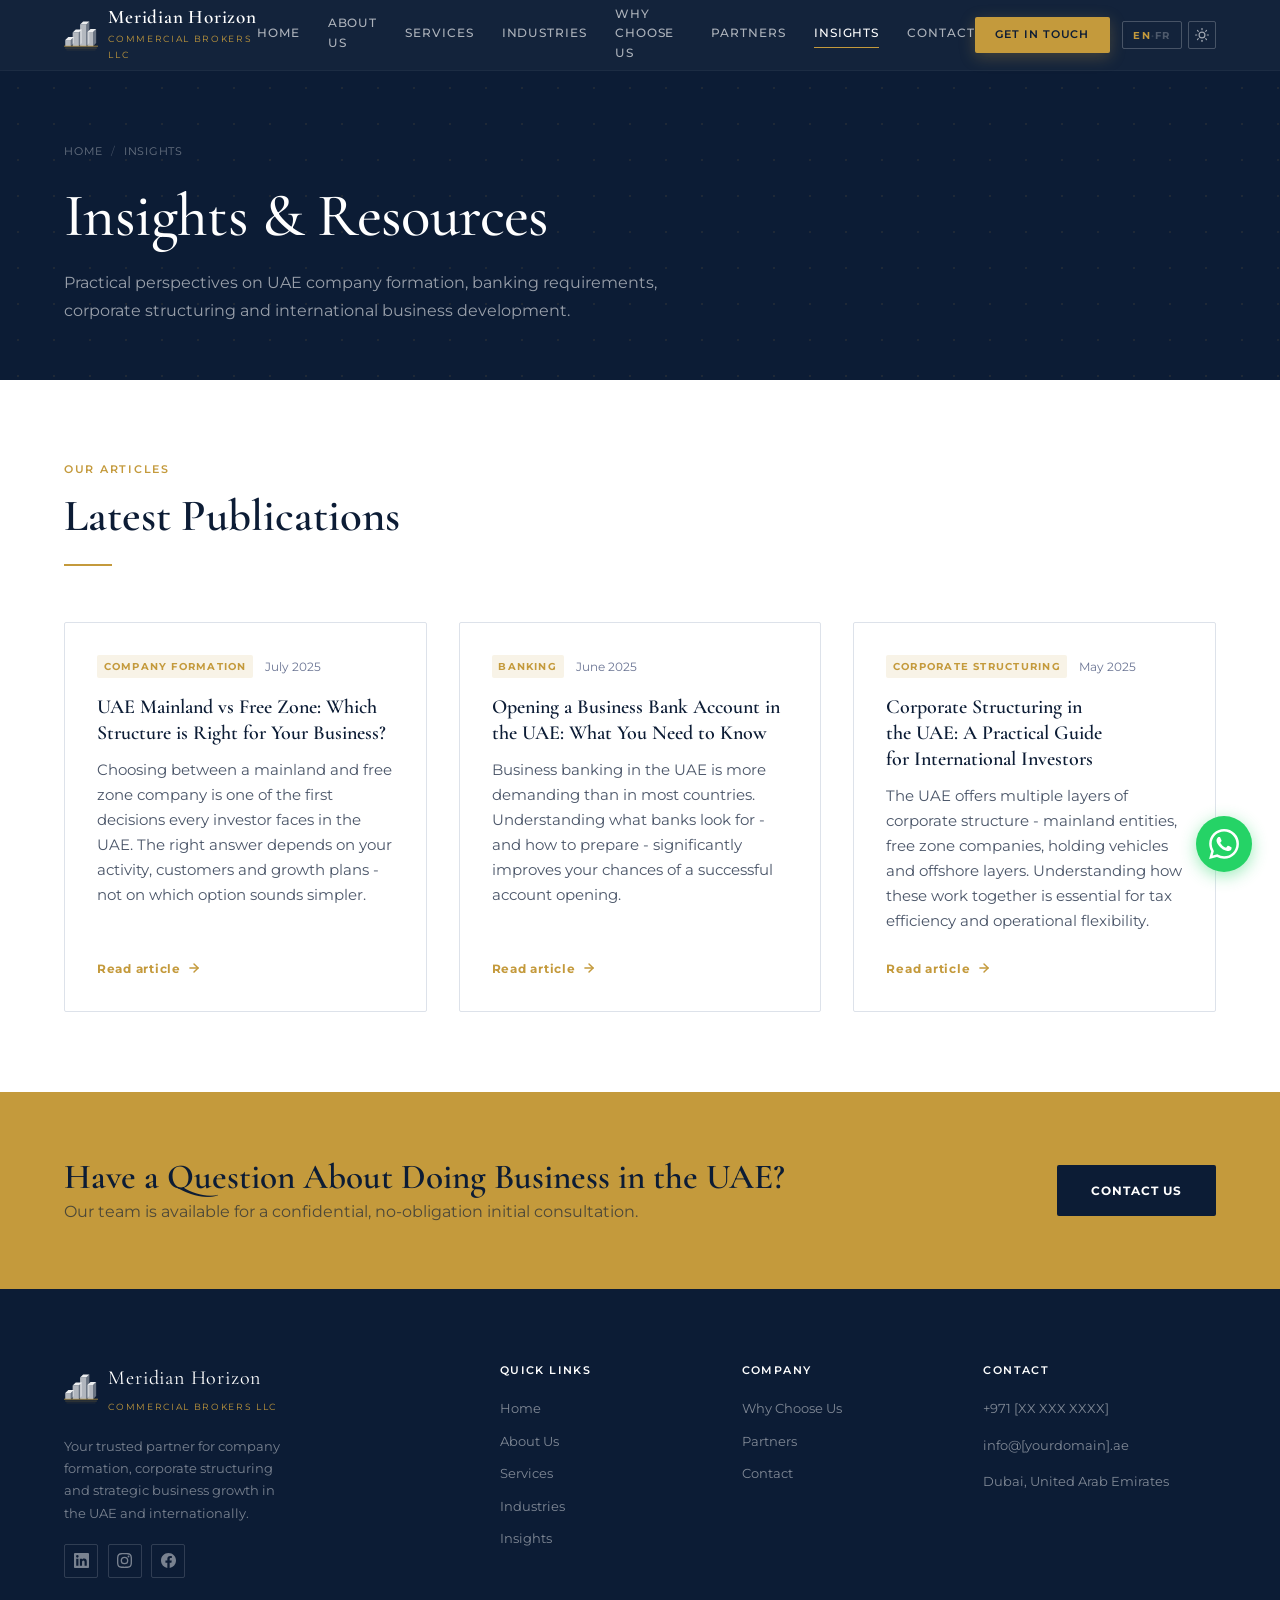
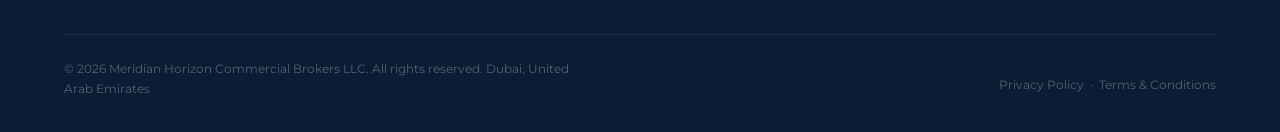
==== blog/index.html @ 3566f611 "Add Insights blog section, photo placeholders, and Hostinger DNS guide - Add blog/ section with list" ====
<!DOCTYPE html>
<html lang="en">
<head>
  <meta charset="UTF-8">
  <meta name="viewport" content="width=device-width, initial-scale=1.0">
  <title>Insights - Meridian Horizon Commercial Brokers LLC</title>
  <meta name="description" content="Practical insights on UAE company formation, banking requirements, corporate structuring and international business development from Meridian Horizon.">
  <script>(function(){var t=localStorage.getItem('mh-theme');if(t)document.documentElement.setAttribute('data-theme',t);else if(window.matchMedia('(prefers-color-scheme: dark)').matches)document.documentElement.setAttribute('data-theme','dark');}())</script>
  <link rel="preconnect" href="https://fonts.googleapis.com">
  <link rel="preconnect" href="https://fonts.gstatic.com" crossorigin>
  <link href="https://fonts.googleapis.com/css2?family=Cormorant+Garamond:wght@400;500;600&family=Montserrat:wght@300;400;500;600;700&display=swap" rel="stylesheet">
  <link rel="stylesheet" href="../css/style.css">
</head>
<body>

  <div id="header-placeholder"></div>

  <!-- Hero -->
  <section class="page-hero">
    <div class="container">
      <div class="breadcrumb">
        <a href="../index.html" data-i18n="nav-home">Home</a>
        <span class="sep">/</span>
        <span data-i18n="bread-insights">Insights</span>
      </div>
      <h1 data-i18n="blog-hero-h1">Insights &amp; Resources</h1>
      <p data-i18n="blog-hero-p">Practical perspectives on UAE company formation, banking requirements, corporate structuring and international business development.</p>
    </div>
  </section>

  <!-- Articles -->
  <section>
    <div class="container">
      <div class="section-header">
        <span class="eyebrow" data-i18n="blog-eyebrow">Our Articles</span>
        <h2 data-i18n="blog-h2">Latest Publications</h2>
        <div class="section-rule"></div>
      </div>
      <div class="blog-grid">

        <div class="blog-card">
          <div class="blog-card-meta">
            <span class="blog-tag">Company Formation</span>
            <span class="blog-date">July 2025</span>
          </div>
          <h3>UAE Mainland vs Free Zone: Which Structure is Right for Your Business?</h3>
          <p>Choosing between a mainland and free zone company is one of the first decisions every investor faces in the UAE. The right answer depends on your activity, customers and growth plans - not on which option sounds simpler.</p>
          <a href="uae-mainland-vs-free-zone.html" class="blog-read-more">
            Read article
            <svg viewBox="0 0 24 24" fill="none" stroke="currentColor" stroke-width="2.5" stroke-linecap="round" stroke-linejoin="round" aria-hidden="true"><line x1="5" y1="12" x2="19" y2="12"/><polyline points="12 5 19 12 12 19"/></svg>
          </a>
        </div>

        <div class="blog-card">
          <div class="blog-card-meta">
            <span class="blog-tag">Banking</span>
            <span class="blog-date">June 2025</span>
          </div>
          <h3>Opening a Business Bank Account in the UAE: What You Need to Know</h3>
          <p>Business banking in the UAE is more demanding than in most countries. Understanding what banks look for - and how to prepare - significantly improves your chances of a successful account opening.</p>
          <a href="uae-business-banking.html" class="blog-read-more">
            Read article
            <svg viewBox="0 0 24 24" fill="none" stroke="currentColor" stroke-width="2.5" stroke-linecap="round" stroke-linejoin="round" aria-hidden="true"><line x1="5" y1="12" x2="19" y2="12"/><polyline points="12 5 19 12 12 19"/></svg>
          </a>
        </div>

        <div class="blog-card">
          <div class="blog-card-meta">
            <span class="blog-tag">Corporate Structuring</span>
            <span class="blog-date">May 2025</span>
          </div>
          <h3>Corporate Structuring in the UAE: A Practical Guide for International Investors</h3>
          <p>The UAE offers multiple layers of corporate structure - mainland entities, free zone companies, holding vehicles and offshore layers. Understanding how these work together is essential for tax efficiency and operational flexibility.</p>
          <a href="corporate-structuring-uae.html" class="blog-read-more">
            Read article
            <svg viewBox="0 0 24 24" fill="none" stroke="currentColor" stroke-width="2.5" stroke-linecap="round" stroke-linejoin="round" aria-hidden="true"><line x1="5" y1="12" x2="19" y2="12"/><polyline points="12 5 19 12 12 19"/></svg>
          </a>
        </div>

      </div>
    </div>
  </section>

  <!-- CTA -->
  <div class="cta-strip">
    <div class="container">
      <div class="cta-strip-inner">
        <div>
          <h2 data-i18n="blog-cta-h2">Have a Question About Doing Business in the UAE?</h2>
          <p data-i18n="blog-cta-p">Our team is available for a confidential, no-obligation initial consultation.</p>
        </div>
        <a href="../contact.html" class="btn btn-outline-dark" data-i18n="blog-cta-btn">Contact Us</a>
      </div>
    </div>
  </div>

  <div id="footer-placeholder"></div>
  <script src="../js/components.js"></script>
  <script src="../js/i18n.js"></script>
</body>
</html>
---- css/style.css ----
/* =============================================
   MERIDIAN HORIZON COMMERCIAL BROKERS LLC
   Main Stylesheet
   ============================================= */

*, *::before, *::after { box-sizing: border-box; margin: 0; padding: 0; }

:root {
  --navy:       #0C1C35;
  --navy-mid:   #162A4A;
  --navy-light: #1E3A5F;
  --gold:       #C49A3C;
  --gold-light: #D4AE5A;
  --gold-dim:   rgba(196, 154, 60, 0.12);
  --white:      #FFFFFF;
  --off-white:  #F4F6F9;
  --stone:      #EAECF0;
  --text:       #1A2332;
  --text-mid:   #4A5568;
  --text-light: #6B7594;
  --border:     #DDE2EA;

  --font-display: 'Cormorant Garamond', Georgia, serif;
  --font-sans:    'Montserrat', -apple-system, BlinkMacSystemFont, 'Segoe UI', system-ui, sans-serif;

  --max-w:      1200px;
  --section-py: 5rem;
  --gutter:     1.5rem;
  --radius:     2px;

  --shadow-sm:  0 1px 4px rgba(12, 28, 53, 0.08);
  --shadow-md:  0 4px 16px rgba(12, 28, 53, 0.10);
  --shadow-lg:  0 8px 32px rgba(12, 28, 53, 0.14);

  --transition: 0.2s ease;
}

/* === Base === */

html { scroll-behavior: smooth; }

body {
  font-family: var(--font-sans);
  font-size: 1rem;
  line-height: 1.7;
  color: var(--text);
  background: var(--white);
  -webkit-font-smoothing: antialiased;
  padding-top: 70px;
}

img { max-width: 100%; display: block; }
a { color: inherit; text-decoration: none; }
ul { list-style: none; }

.container {
  max-width: var(--max-w);
  margin: 0 auto;
  padding: 0 var(--gutter);
}

/* === Typography === */

h1, h2, h3, h4 {
  font-family: var(--font-display);
  font-weight: 500;
  line-height: 1.2;
  text-wrap: balance;
  color: var(--navy);
}

h1 { font-size: clamp(2.2rem, 5vw, 3.8rem); letter-spacing: -0.01em; }
h2 { font-size: clamp(1.8rem, 3.5vw, 2.8rem); }
h3 { font-size: clamp(1.1rem, 2vw, 1.45rem); }
h4 { font-size: 1rem; }

.eyebrow {
  font-family: var(--font-sans);
  font-size: 0.68rem;
  font-weight: 600;
  letter-spacing: 0.16em;
  text-transform: uppercase;
  color: var(--gold);
  display: block;
  margin-bottom: 0.75rem;
}

p { color: var(--text-mid); max-width: 66ch; }
p + p { margin-top: 1em; }

/* === Buttons === */

.btn {
  display: inline-flex;
  align-items: center;
  gap: 0.5rem;
  padding: 0.8rem 2rem;
  font-family: var(--font-sans);
  font-size: 0.78rem;
  font-weight: 600;
  letter-spacing: 0.08em;
  text-transform: uppercase;
  border: none;
  cursor: pointer;
  border-radius: var(--radius);
  transition: all var(--transition);
  white-space: nowrap;
}

.btn-primary { background: var(--gold); color: var(--navy); }
.btn-primary:hover { background: var(--gold-light); }

.btn-outline {
  background: transparent;
  color: var(--white);
  border: 1px solid rgba(255,255,255,0.45);
}
.btn-outline:hover { border-color: var(--gold); color: var(--gold); }

.btn-outline-dark {
  background: transparent;
  color: var(--navy);
  border: 1px solid var(--navy);
}
.btn-outline-dark:hover { background: var(--navy); color: var(--white); }

.btn-ghost-gold {
  background: transparent;
  color: var(--gold);
  border: 1px solid var(--gold);
}
.btn-ghost-gold:hover { background: var(--gold); color: var(--navy); }

/* === Navigation === */

.site-header {
  position: fixed;
  top: 0; left: 0; right: 0;
  z-index: 200;
  background: rgba(12, 28, 53, 0.97);
  backdrop-filter: blur(8px);
  -webkit-backdrop-filter: blur(8px);
  border-bottom: 1px solid rgba(255,255,255,0.06);
  transition: box-shadow var(--transition);
}

.nav-inner {
  display: flex;
  align-items: center;
  justify-content: space-between;
  height: 70px;
  padding: 0 var(--gutter);
  max-width: var(--max-w);
  margin: 0 auto;
}

.nav-logo { display: flex; flex-direction: row; align-items: center; gap: 0.65rem; color: var(--white); }
.logo-icon { width: 34px; height: auto; flex-shrink: 0; }
.logo-text-block { display: flex; flex-direction: column; }
.nav-logo .logo-main {
  font-family: var(--font-display);
  font-size: 1.2rem;
  font-weight: 600;
  letter-spacing: 0.04em;
  line-height: 1;
}
.nav-logo .logo-sub {
  font-size: 0.58rem;
  font-weight: 400;
  letter-spacing: 0.18em;
  text-transform: uppercase;
  color: var(--gold);
  margin-top: 4px;
}

.nav-links {
  display: flex;
  align-items: center;
  gap: 1.75rem;
}

.nav-links a {
  font-size: 0.72rem;
  font-weight: 500;
  letter-spacing: 0.08em;
  text-transform: uppercase;
  color: rgba(255,255,255,0.65);
  transition: color var(--transition);
  position: relative;
  padding-bottom: 2px;
}
.nav-links a::after {
  content: '';
  position: absolute;
  bottom: -2px; left: 0; right: 0;
  height: 1px;
  background: var(--gold);
  transform: scaleX(0);
  transform-origin: left;
  transition: transform var(--transition);
}
.nav-links a:hover,
.nav-links a.active { color: var(--white); }
.nav-links a:hover::after,
.nav-links a.active::after { transform: scaleX(1); }

.nav-cta { font-size: 0.7rem; padding: 0.55rem 1.3rem; }

.nav-hamburger {
  display: none;
  flex-direction: column;
  gap: 5px;
  background: none;
  border: none;
  cursor: pointer;
  padding: 6px;
}
.nav-hamburger span {
  display: block;
  width: 24px;
  height: 1.5px;
  background: var(--white);
  transition: all var(--transition);
}
.nav-hamburger.open span:nth-child(1) { transform: translateY(6.5px) rotate(45deg); }
.nav-hamburger.open span:nth-child(2) { opacity: 0; }
.nav-hamburger.open span:nth-child(3) { transform: translateY(-6.5px) rotate(-45deg); }

.nav-mobile {
  display: none;
  flex-direction: column;
  padding: 0.75rem var(--gutter) 1.25rem;
  border-top: 1px solid rgba(255,255,255,0.08);
  max-height: 0;
  overflow: hidden;
  transition: max-height 0.3s ease;
}
.nav-mobile.open {
  display: flex;
  max-height: 400px;
}
.nav-mobile a {
  font-size: 0.8rem;
  font-weight: 500;
  letter-spacing: 0.07em;
  text-transform: uppercase;
  color: rgba(255,255,255,0.75);
  padding: 0.7rem 0;
  border-bottom: 1px solid rgba(255,255,255,0.07);
  transition: color var(--transition);
}
.nav-mobile a:last-child { border-bottom: none; }
.nav-mobile a:hover,
.nav-mobile a.active { color: var(--gold); }

/* === Section structure === */

section { padding: var(--section-py) 0; }

.section-header { margin-bottom: 3.5rem; }
.section-header.centered { text-align: center; }
.section-header.centered p { margin-left: auto; margin-right: auto; }

.section-rule {
  width: 48px;
  height: 2px;
  background: var(--gold);
  margin-top: 1.25rem;
}
.centered .section-rule { margin-left: auto; margin-right: auto; }

/* === Hero: Home === */

.home-hero {
  background: var(--navy);
  min-height: calc(100vh - 70px);
  display: flex;
  align-items: center;
  position: relative;
  overflow: hidden;
  padding: 5rem var(--gutter) 5rem;
  margin-top: -70px;
  padding-top: calc(5rem + 70px);
}

.home-hero::before {
  content: '';
  position: absolute;
  inset: 0;
  background-image: radial-gradient(circle, rgba(196, 154, 60, 0.10) 1px, transparent 1px);
  background-size: 36px 36px;
  pointer-events: none;
}

.home-hero::after {
  content: '';
  position: absolute;
  right: -10%;
  top: 50%;
  transform: translateY(-50%);
  width: 55vw;
  height: 55vw;
  border-radius: 50%;
  background: radial-gradient(circle at center, rgba(22, 42, 74, 0.8) 0%, transparent 70%);
  pointer-events: none;
}

.hero-content {
  position: relative;
  z-index: 1;
  max-width: 650px;
}

.hero-divider {
  width: 56px;
  height: 2px;
  background: var(--gold);
  margin-bottom: 2rem;
}

.home-hero h1 { color: var(--white); margin-bottom: 1.5rem; }
.home-hero .hero-lead {
  color: rgba(255,255,255,0.62);
  font-size: 1.05rem;
  margin-bottom: 2.5rem;
  max-width: 52ch;
}

.hero-actions { display: flex; gap: 1rem; flex-wrap: wrap; }

/* === Hero: Inner pages === */

.page-hero {
  background: var(--navy);
  padding: 4.5rem var(--gutter) 3.5rem;
  position: relative;
  overflow: hidden;
}
.page-hero::before {
  content: '';
  position: absolute;
  inset: 0;
  background-image: radial-gradient(circle, rgba(196, 154, 60, 0.10) 1px, transparent 1px);
  background-size: 36px 36px;
  pointer-events: none;
}
.page-hero .container { position: relative; }
.page-hero h1 { color: var(--white); }
.page-hero p { color: rgba(255,255,255,0.58); max-width: 54ch; margin-top: 1rem; }

.breadcrumb {
  display: flex;
  gap: 0.5rem;
  align-items: center;
  font-size: 0.68rem;
  letter-spacing: 0.07em;
  text-transform: uppercase;
  color: rgba(255,255,255,0.38);
  margin-bottom: 1.25rem;
}
.breadcrumb a { color: rgba(255,255,255,0.38); transition: color var(--transition); }
.breadcrumb a:hover { color: var(--gold); }
.breadcrumb .sep { color: rgba(255,255,255,0.2); }

/* === Services grid === */

.services-grid {
  display: grid;
  grid-template-columns: repeat(3, 1fr);
  gap: 1px;
  background: var(--border);
  border: 1px solid var(--border);
}

.service-card {
  background: var(--white);
  padding: 2.5rem;
  transition: background var(--transition), box-shadow var(--transition);
  box-shadow: inset 0 -3px 0 transparent;
}
.service-card:hover { background: var(--off-white); box-shadow: inset 0 -3px 0 var(--gold); }

.service-icon {
  width: 40px;
  height: 40px;
  color: var(--gold);
  margin-bottom: 1.25rem;
  flex-shrink: 0;
}

.service-card h3 { margin-bottom: 0.6rem; }
.service-card p { font-size: 0.875rem; max-width: 100%; }

/* Services page: detailed cards */

.service-detail-grid {
  display: grid;
  grid-template-columns: repeat(2, 1fr);
  gap: 2rem;
}

.service-detail-card {
  border: 1px solid var(--border);
  padding: 2.5rem;
  border-radius: var(--radius);
  transition: border-color var(--transition), box-shadow var(--transition);
}
.service-detail-card:hover {
  border-color: var(--gold);
  box-shadow: var(--shadow-md);
}
.service-detail-card .service-icon { width: 36px; height: 36px; }
.service-detail-card h3 { margin: 1rem 0 0.5rem; }
.service-detail-card p { font-size: 0.875rem; max-width: 100%; }

/* === Stats bar === */

.stats-bar { background: var(--navy); padding: 3.5rem 0; }
.stats-inner {
  display: grid;
  grid-template-columns: repeat(4, 1fr);
  gap: 2rem;
  text-align: center;
}
.stat-num {
  font-family: var(--font-display);
  font-size: 3rem;
  font-weight: 500;
  color: var(--gold);
  line-height: 1;
}
.stat-label {
  font-size: 0.68rem;
  letter-spacing: 0.12em;
  text-transform: uppercase;
  color: rgba(255,255,255,0.45);
  margin-top: 0.5rem;
}

/* === Features / Why us === */

.features-grid {
  display: grid;
  grid-template-columns: repeat(3, 1fr);
  gap: 3rem 2.5rem;
}

.feature-item {}
.feature-num {
  font-family: var(--font-display);
  font-size: 2.8rem;
  font-weight: 400;
  color: var(--gold);
  opacity: 0.35;
  line-height: 1;
  margin-bottom: 0.75rem;
}
.feature-item h3 { margin-bottom: 0.5rem; }
.feature-item p { font-size: 0.875rem; }

/* === Industries === */

.industries-grid {
  display: grid;
  grid-template-columns: repeat(4, 1fr);
  gap: 1.5rem;
}

.industry-card {
  border: 1px solid var(--border);
  padding: 2rem 1.75rem;
  border-radius: var(--radius);
  transition: border-color var(--transition);
}
.industry-card:hover { border-color: var(--gold); }
.industry-icon { width: 34px; height: 34px; color: var(--gold); margin-bottom: 1rem; }
.industry-card h3 { font-size: 1rem; margin-bottom: 0.35rem; }
.industry-card p { font-size: 0.82rem; }

/* === Partners === */

.partners-categories {
  display: grid;
  grid-template-columns: repeat(3, 1fr);
  gap: 2rem;
  margin-bottom: 4rem;
}

.partner-category-card {
  border-top: 2px solid var(--gold);
  padding: 2rem 0;
}
.partner-category-label {
  font-size: 0.68rem;
  font-weight: 600;
  letter-spacing: 0.14em;
  text-transform: uppercase;
  color: var(--gold);
  margin-bottom: 0.75rem;
}
.partner-category-card h3 { margin-bottom: 0.5rem; }
.partner-category-card p { font-size: 0.875rem; }

.partner-network-strip {
  background: var(--off-white);
  border: 1px solid var(--border);
  padding: 3rem;
  display: grid;
  grid-template-columns: repeat(4, 1fr);
  gap: 2rem;
  text-align: center;
}
.partner-slot {
  display: flex;
  flex-direction: column;
  align-items: center;
  gap: 0.4rem;
}
.partner-slot-icon { width: 40px; height: 40px; color: var(--navy-light); }
.partner-slot-label {
  font-size: 0.72rem;
  font-weight: 600;
  letter-spacing: 0.1em;
  text-transform: uppercase;
  color: var(--text-light);
}

/* === Contact === */

.contact-layout {
  display: grid;
  grid-template-columns: 1fr 1fr;
  gap: 5rem;
  align-items: start;
}

.contact-info-list { display: flex; flex-direction: column; gap: 2rem; margin-top: 2rem; }

.ci-item { display: flex; gap: 1.25rem; align-items: flex-start; }
.ci-icon { width: 20px; height: 20px; color: var(--gold); flex-shrink: 0; margin-top: 3px; }
.ci-label {
  font-size: 0.65rem;
  font-weight: 600;
  letter-spacing: 0.12em;
  text-transform: uppercase;
  color: var(--text-light);
  margin-bottom: 0.25rem;
}
.ci-value { font-size: 0.95rem; color: var(--text); }
.ci-value a { transition: color var(--transition); }
.ci-value a:hover { color: var(--gold); }

.contact-form { display: flex; flex-direction: column; gap: 1.25rem; }

.form-row { display: grid; grid-template-columns: 1fr 1fr; gap: 1rem; }

.form-group { display: flex; flex-direction: column; gap: 0.4rem; }
.form-group label {
  font-size: 0.68rem;
  font-weight: 600;
  letter-spacing: 0.09em;
  text-transform: uppercase;
  color: var(--text-mid);
}
.form-group input,
.form-group select,
.form-group textarea {
  font-family: var(--font-sans);
  font-size: 0.9rem;
  color: var(--text);
  background: var(--off-white);
  border: 1px solid var(--border);
  border-radius: var(--radius);
  padding: 0.8rem 1rem;
  transition: border-color var(--transition), background var(--transition);
  outline: none;
  resize: vertical;
}
.form-group input:focus,
.form-group select:focus,
.form-group textarea:focus {
  border-color: var(--navy);
  background: var(--white);
}

/* Brevo embed container */
.brevo-form-placeholder {
  background: var(--off-white);
  border: 1px dashed var(--border);
  padding: 2rem;
  text-align: center;
  font-size: 0.82rem;
  color: var(--text-light);
  border-radius: var(--radius);
}

/* === About split === */

.about-split {
  display: grid;
  grid-template-columns: 1fr 1fr;
  gap: 5rem;
  align-items: start;
}

.about-img-block {
  background: var(--off-white);
  border: 1px solid var(--border);
  aspect-ratio: 4/5;
  display: flex;
  align-items: center;
  justify-content: center;
  color: var(--text-light);
  font-size: 0.72rem;
  letter-spacing: 0.1em;
  text-transform: uppercase;
}

.values-list { margin-top: 2rem; display: flex; flex-direction: column; gap: 1.25rem; }
.value-item { display: flex; gap: 1rem; align-items: flex-start; }
.value-pip {
  width: 6px;
  height: 6px;
  background: var(--gold);
  border-radius: 50%;
  flex-shrink: 0;
  margin-top: 0.55rem;
}
.value-item h4 {
  font-family: var(--font-sans);
  font-size: 0.88rem;
  font-weight: 600;
  color: var(--navy);
  margin-bottom: 0.2rem;
}
.value-item p { font-size: 0.84rem; }

/* === Dark section === */

.section-dark { background: var(--navy); }
.section-dark h2, .section-dark h3, .section-dark h4 { color: var(--white); }
.section-dark p { color: rgba(255,255,255,0.58); }
.section-dark .eyebrow { color: var(--gold); }
.section-dark .section-rule { background: var(--gold); }

/* === CTA strip === */

.cta-strip { background: var(--gold); padding: 4rem 0; }
.cta-strip-inner {
  display: flex;
  align-items: center;
  justify-content: space-between;
  gap: 2rem;
  flex-wrap: wrap;
}
.cta-strip h2 { color: var(--navy); font-size: clamp(1.5rem, 3vw, 2.2rem); }
.cta-strip p { color: rgba(12, 28, 53, 0.65); }

/* === WhatsApp FAB === */

.whatsapp-fab {
  position: fixed;
  bottom: 1.75rem;
  right: 1.75rem;
  width: 56px;
  height: 56px;
  background: #25D366;
  border-radius: 50%;
  display: flex;
  align-items: center;
  justify-content: center;
  box-shadow: 0 4px 16px rgba(37, 211, 102, 0.45);
  z-index: 150;
  transition: transform var(--transition), box-shadow var(--transition);
}
.whatsapp-fab:hover {
  transform: scale(1.08);
  box-shadow: 0 6px 22px rgba(37, 211, 102, 0.55);
}
.whatsapp-fab svg { width: 30px; height: 30px; fill: #fff; }

/* === Footer === */

.site-footer {
  background: var(--navy);
  color: rgba(255,255,255,0.55);
  padding: 4.5rem 0 2rem;
}

.footer-grid {
  display: grid;
  grid-template-columns: 2fr 1fr 1fr 1.2fr;
  gap: 3rem;
  margin-bottom: 3.5rem;
}

.footer-logo { display: flex; flex-direction: row; align-items: center; gap: 0.65rem; }
.footer-logo .logo-main {
  font-family: var(--font-display);
  font-size: 1.25rem;
  color: var(--white);
  letter-spacing: 0.04em;
}
.footer-logo .logo-sub {
  font-size: 0.58rem;
  letter-spacing: 0.18em;
  text-transform: uppercase;
  color: var(--gold);
  display: block;
  margin-top: 4px;
}
.footer-tagline {
  font-size: 0.84rem;
  margin-top: 1.25rem;
  line-height: 1.65;
  max-width: 26ch;
  color: rgba(255,255,255,0.45);
}

.footer-col-heading {
  font-size: 0.68rem;
  font-weight: 600;
  letter-spacing: 0.13em;
  text-transform: uppercase;
  color: var(--white);
  margin-bottom: 1.1rem;
}

.footer-links { display: flex; flex-direction: column; gap: 0.6rem; }
.footer-links a {
  font-size: 0.84rem;
  color: rgba(255,255,255,0.48);
  transition: color var(--transition);
}
.footer-links a:hover { color: var(--gold); }

.footer-contact-line {
  font-size: 0.84rem;
  color: rgba(255,255,255,0.48);
  margin-bottom: 0.55rem;
}
.footer-contact-line a { transition: color var(--transition); }
.footer-contact-line a:hover { color: var(--gold); }

.footer-social {
  display: flex;
  gap: 0.6rem;
  margin-top: 1.25rem;
}
.footer-social a {
  width: 34px;
  height: 34px;
  border: 1px solid rgba(255,255,255,0.15);
  border-radius: var(--radius);
  display: flex;
  align-items: center;
  justify-content: center;
  color: rgba(255,255,255,0.45);
  transition: all var(--transition);
}
.footer-social a:hover { border-color: var(--gold); color: var(--gold); }
.footer-social svg { width: 15px; height: 15px; }

.footer-bottom {
  border-top: 1px solid rgba(255,255,255,0.07);
  padding-top: 1.5rem;
  display: flex;
  align-items: center;
  justify-content: space-between;
  flex-wrap: wrap;
  gap: 0.75rem;
}
.footer-bottom-text { font-size: 0.76rem; color: rgba(255,255,255,0.3); }

/* === Responsive === */

@media (max-width: 1000px) {
  .services-grid { grid-template-columns: repeat(2, 1fr); }
  .features-grid { grid-template-columns: repeat(2, 1fr); }
  .industries-grid { grid-template-columns: repeat(2, 1fr); }
  .stats-inner { grid-template-columns: repeat(2, 1fr); }
  .footer-grid { grid-template-columns: 1fr 1fr; gap: 2rem; }
}

@media (max-width: 900px) {
  .nav-links { display: none; }
  .nav-cta { display: none; }
  .nav-hamburger { display: flex; }

  .contact-layout { grid-template-columns: 1fr; gap: 3rem; }
  .about-split { grid-template-columns: 1fr; gap: 2.5rem; }
  .about-img-block { aspect-ratio: 16/9; }
  .service-detail-grid { grid-template-columns: 1fr; }
  .partners-categories { grid-template-columns: 1fr 1fr; }
  .partner-network-strip { grid-template-columns: repeat(2, 1fr); }
}

@media (max-width: 640px) {
  :root { --section-py: 3.5rem; }
  .services-grid { grid-template-columns: 1fr; }
  .features-grid { grid-template-columns: 1fr; }
  .industries-grid { grid-template-columns: 1fr 1fr; }
  .stats-inner { grid-template-columns: 1fr 1fr; }
  .footer-grid { grid-template-columns: 1fr; }
  .hero-actions { flex-direction: column; align-items: flex-start; }
  .cta-strip-inner { flex-direction: column; align-items: flex-start; }
  .footer-bottom { flex-direction: column; }
  .form-row { grid-template-columns: 1fr; }
  .partners-categories { grid-template-columns: 1fr; }
  .partner-network-strip { grid-template-columns: repeat(2, 1fr); }
}

/* =============================================
   NAV CONTROLS (LANGUAGE + THEME TOGGLE)
   ============================================= */

.nav-right {
  display: flex;
  align-items: center;
  gap: 0.75rem;
}

.nav-controls {
  display: flex;
  align-items: center;
  gap: 0.4rem;
}

#lang-btn {
  background: none;
  border: 1px solid rgba(255,255,255,0.22);
  color: rgba(255,255,255,0.60);
  border-radius: var(--radius);
  padding: 0 0.65rem;
  height: 28px;
  font-family: var(--font-sans);
  font-size: 0.60rem;
  font-weight: 700;
  letter-spacing: 0.12em;
  cursor: pointer;
  transition: border-color var(--transition), color var(--transition);
  display: flex;
  align-items: center;
  gap: 0;
}
#lang-btn:hover { border-color: var(--gold); }

.ls-opt {
  opacity: 0.42;
  transition: color var(--transition), opacity var(--transition);
  color: rgba(255,255,255,0.60);
}
.ls-opt.ls-active { color: var(--gold); opacity: 1; }
.ls-sep { opacity: 0.32; color: rgba(255,255,255,0.40); }

#theme-btn {
  background: none;
  border: 1px solid rgba(255,255,255,0.22);
  color: rgba(255,255,255,0.60);
  border-radius: var(--radius);
  width: 28px;
  height: 28px;
  display: flex;
  align-items: center;
  justify-content: center;
  cursor: pointer;
  transition: border-color var(--transition), color var(--transition);
}
#theme-btn:hover    { border-color: var(--gold); color: var(--gold); }
#theme-btn svg      { width: 14px; height: 14px; pointer-events: none; }
#theme-btn .icon-moon { display: none; }

[data-theme="dark"] #theme-btn .icon-sun  { display: none; }
[data-theme="dark"] #theme-btn .icon-moon { display: block; }

/* =============================================
   ENTERPRISE UI REFINEMENTS
   ============================================= */

h2 { font-weight: 600; }
h3 { font-weight: 600; }

p strong { color: var(--text); font-weight: 600; }
.home-hero p strong { color: rgba(255,255,255,0.90); }

.btn-primary {
  box-shadow: 0 4px 16px rgba(196, 154, 60, 0.28);
}
.btn-primary:hover {
  background: var(--gold-light);
  transform: translateY(-1px);
  box-shadow: 0 6px 22px rgba(196, 154, 60, 0.46);
}

.btn-outline-dark { border-width: 2px; font-weight: 700; }
.btn-outline-dark:hover { background: var(--navy); color: var(--white); transform: translateY(-1px); }

.cta-strip .btn-outline-dark {
  background: var(--navy);
  color: var(--white);
  border: 2px solid var(--navy);
}
.cta-strip .btn-outline-dark:hover {
  background: var(--navy-mid);
  border-color: var(--navy-mid);
  transform: translateY(-1px);
}

[data-theme="dark"] p strong { color: #DDE4F2; }
[data-theme="dark"] .home-hero p strong { color: rgba(255,255,255,0.92); }

/* =============================================
   DARK MODE
   ============================================= */

[data-theme="dark"] {
  --off-white:  #141E2E;
  --stone:      #1A2540;
  --text:       #DDE4F2;
  --text-mid:   #9AABCC;
  --text-light: #6B7A9A;
  --border:     #253047;
}

[data-theme="dark"] body {
  background: #0F1923;
  color: var(--text);
  color-scheme: dark;
}

[data-theme="dark"] h1,
[data-theme="dark"] h2,
[data-theme="dark"] h3,
[data-theme="dark"] h4 { color: #DDE4F2; }

[data-theme="dark"] .home-hero h1,
[data-theme="dark"] .page-hero h1       { color: var(--white); }
[data-theme="dark"] .section-dark h2,
[data-theme="dark"] .section-dark h3,
[data-theme="dark"] .section-dark h4    { color: var(--white); }
[data-theme="dark"] .cta-strip h2       { color: var(--navy); }

[data-theme="dark"] .service-card       { background: #141E2E; }
[data-theme="dark"] .service-card:hover { background: #1A2540; }
[data-theme="dark"] .service-detail-card { background: #141E2E; }

[data-theme="dark"] .form-group input,
[data-theme="dark"] .form-group select,
[data-theme="dark"] .form-group textarea { color: var(--text); }
[data-theme="dark"] .form-group input:focus,
[data-theme="dark"] .form-group select:focus,
[data-theme="dark"] .form-group textarea:focus { background: #1A2540; border-color: var(--gold); }
[data-theme="dark"] .form-group select  { color-scheme: dark; }

/* =============================================
   MOBILE IMPROVEMENTS
   ============================================= */

@media (max-width: 640px) {
  .btn           { min-height: 44px; }
  .nav-hamburger { min-height: 44px; min-width: 44px; align-items: center; justify-content: center; }
  #lang-btn      { height: 32px; }
  #theme-btn     { width: 32px; height: 32px; }
  .logo-icon     { width: 26px; }

  .form-group input,
  .form-group select,
  .form-group textarea { font-size: 16px; }

  .stat-num    { font-size: 2.2rem; }
  .feature-num { font-size: 2.2rem; }
  .home-hero   { overflow-x: hidden; }
}

@media (max-width: 400px) {
  :root { --gutter: 1rem; }
  h1    { font-size: 2rem; }
}

/* =============================================
   SCROLL REVEAL
   ============================================= */

.reveal {
  opacity: 0;
  transform: translateY(20px);
  transition: opacity 0.55s ease, transform 0.55s ease;
}
.reveal.is-visible {
  opacity: 1;
  transform: translateY(0);
}

/* =============================================
   BACK TO TOP
   ============================================= */

.back-to-top {
  position: fixed;
  bottom: 6rem;
  right: 1.5rem;
  width: 44px;
  height: 44px;
  background: var(--navy);
  border: 1px solid rgba(255,255,255,0.16);
  border-radius: 50%;
  cursor: pointer;
  display: flex;
  align-items: center;
  justify-content: center;
  color: var(--white);
  opacity: 0;
  transform: translateY(10px);
  transition: opacity 0.3s ease, transform 0.3s ease, border-color var(--transition), color var(--transition);
  pointer-events: none;
  z-index: 190;
}
.back-to-top.visible { opacity: 1; transform: translateY(0); pointer-events: auto; }
.back-to-top:hover { border-color: var(--gold); color: var(--gold); }
.back-to-top svg { width: 18px; height: 18px; pointer-events: none; }

@media (prefers-reduced-motion: reduce) {
  *, *::before, *::after { transition-duration: 0.01ms !important; }
  html { scroll-behavior: auto; }
  .reveal { opacity: 1; transform: none; }
}

/* =============================================
   BLOG / INSIGHTS
   ============================================= */

.blog-grid {
  display: grid;
  grid-template-columns: repeat(auto-fill, minmax(300px, 1fr));
  gap: 2rem;
  margin-top: 3rem;
}

.blog-card {
  background: var(--white);
  border: 1px solid var(--border);
  border-radius: var(--radius);
  padding: 2rem;
  display: flex;
  flex-direction: column;
  transition: box-shadow var(--transition), transform var(--transition), border-color var(--transition);
}

.blog-card:hover { box-shadow: var(--shadow-md); transform: translateY(-3px); }

.blog-card-meta {
  display: flex;
  align-items: center;
  gap: 0.75rem;
  margin-bottom: 1rem;
  flex-wrap: wrap;
}

.blog-tag {
  font-family: var(--font-sans);
  font-size: 0.64rem;
  font-weight: 700;
  letter-spacing: 0.12em;
  text-transform: uppercase;
  color: var(--gold);
  background: var(--gold-dim);
  padding: 0.25em 0.65em;
  border-radius: 2px;
  white-space: nowrap;
}

.blog-date {
  font-size: 0.78rem;
  color: var(--text-light);
}

.blog-card h3 {
  font-size: clamp(1.05rem, 2vw, 1.25rem);
  margin-bottom: 0.75rem;
  line-height: 1.3;
}

.blog-card p {
  font-size: 0.92rem;
  flex: 1;
  margin-bottom: 1.5rem;
  max-width: none;
}

.blog-read-more {
  font-size: 0.78rem;
  font-weight: 700;
  letter-spacing: 0.06em;
  color: var(--gold);
  display: inline-flex;
  align-items: center;
  gap: 0.4rem;
  transition: gap var(--transition), color var(--transition);
  margin-top: auto;
  align-self: flex-start;
}
.blog-read-more:hover { gap: 0.7rem; }
.blog-read-more svg { width: 14px; height: 14px; flex-shrink: 0; }

/* Article page */
.blog-back-link {
  display: inline-flex;
  align-items: center;
  gap: 0.45rem;
  font-size: 0.82rem;
  font-weight: 600;
  color: var(--text-light);
  margin-bottom: 2.5rem;
  transition: color var(--transition);
}
.blog-back-link:hover { color: var(--gold); }
.blog-back-link svg { width: 16px; height: 16px; }

.blog-article-meta {
  display: flex;
  align-items: center;
  gap: 1rem;
  margin-bottom: 2.5rem;
  flex-wrap: wrap;
}

.blog-article-body {
  max-width: 72ch;
}
.blog-article-body h2 {
  font-size: clamp(1.35rem, 2.5vw, 1.75rem);
  margin-top: 2.5rem;
  margin-bottom: 0.75rem;
}
.blog-article-body h3 {
  font-size: clamp(1rem, 1.8vw, 1.2rem);
  margin-top: 1.75rem;
  margin-bottom: 0.5rem;
}
.blog-article-body p {
  max-width: none;
  margin-bottom: 1.1em;
}
.blog-article-body ul,
.blog-article-body ol {
  padding-left: 1.5rem;
  margin-bottom: 1.1em;
  color: var(--text-mid);
}
.blog-article-body ul { list-style: disc; }
.blog-article-body ol { list-style: decimal; }
.blog-article-body li { margin-bottom: 0.4em; }

.blog-article-body .article-cta {
  border-left: 3px solid var(--gold);
  padding: 1.25rem 1.5rem;
  background: var(--gold-dim);
  border-radius: 0 var(--radius) var(--radius) 0;
  margin-top: 2.5rem;
}
.blog-article-body .article-cta p { max-width: none; margin: 0; }

/* Dark mode */
[data-theme="dark"] .blog-card {
  background: #12213D;
  border-color: #1E3A5F;
}
[data-theme="dark"] .blog-article-body .article-cta {
  background: rgba(196,154,60,0.08);
}
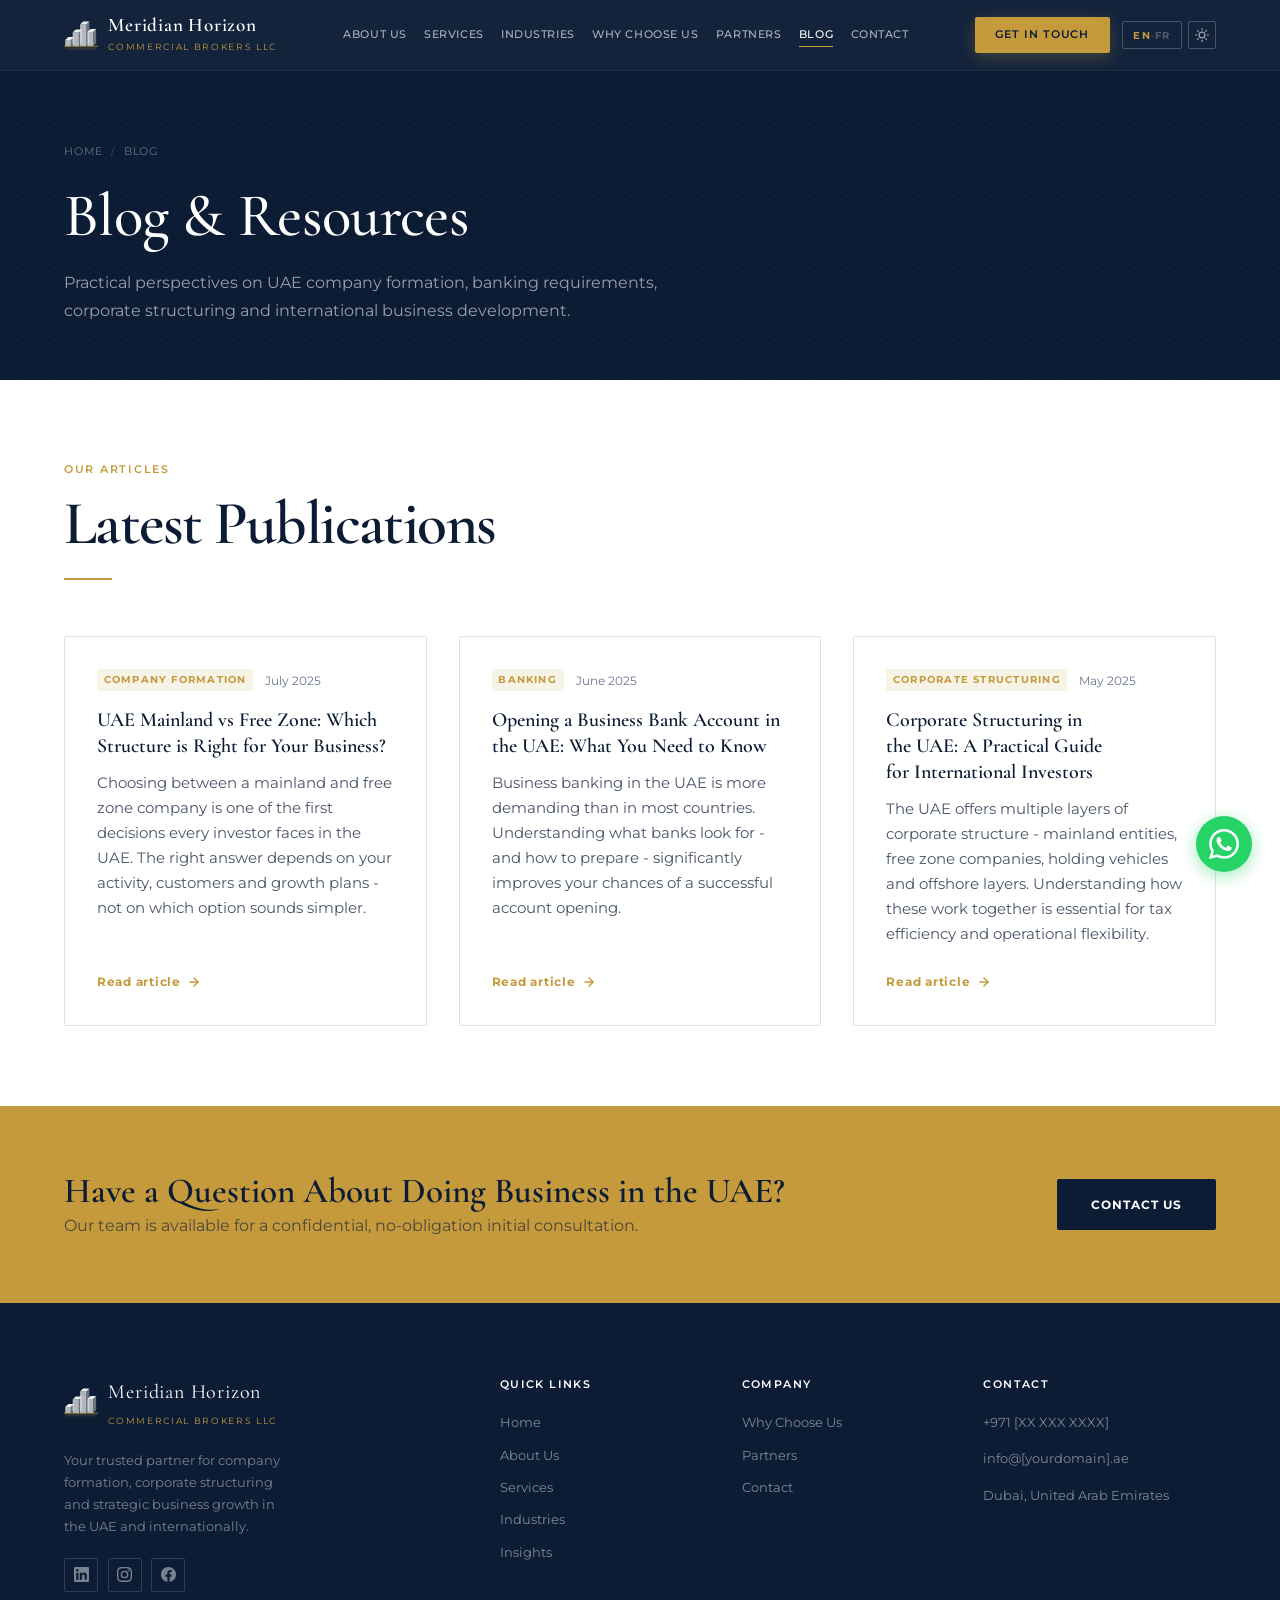
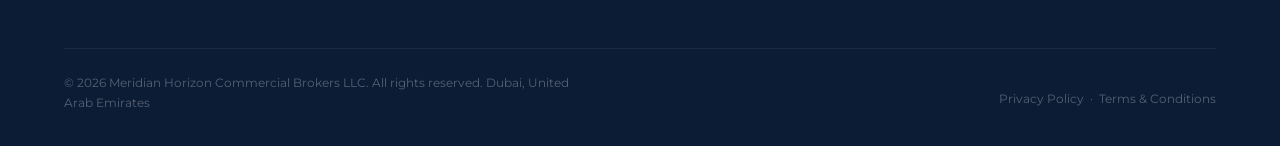
==== commit a5a89326: "Rename Insights to Blog throughout site" ====
--- a/blog/index.html
+++ b/blog/index.html
@@ -3,7 +3,7 @@
 <head>
   <meta charset="UTF-8">
   <meta name="viewport" content="width=device-width, initial-scale=1.0">
-  <title>Insights - Meridian Horizon Commercial Brokers LLC</title>
+  <title>Blog - Meridian Horizon Commercial Brokers LLC</title>
   <meta name="description" content="Practical insights on UAE company formation, banking requirements, corporate structuring and international business development from Meridian Horizon.">
   <script>(function(){var t=localStorage.getItem('mh-theme');if(t)document.documentElement.setAttribute('data-theme',t);else if(window.matchMedia('(prefers-color-scheme: dark)').matches)document.documentElement.setAttribute('data-theme','dark');}())</script>
   <link rel="preconnect" href="https://fonts.googleapis.com">
@@ -21,9 +21,9 @@
       <div class="breadcrumb">
         <a href="../index.html" data-i18n="nav-home">Home</a>
         <span class="sep">/</span>
-        <span data-i18n="bread-insights">Insights</span>
+        <span data-i18n="bread-insights">Blog</span>
       </div>
-      <h1 data-i18n="blog-hero-h1">Insights &amp; Resources</h1>
+      <h1 data-i18n="blog-hero-h1">Blog &amp; Resources</h1>
       <p data-i18n="blog-hero-p">Practical perspectives on UAE company formation, banking requirements, corporate structuring and international business development.</p>
     </div>
   </section>
--- a/css/style.css
+++ b/css/style.css
@@ -154,7 +154,7 @@
   margin: 0 auto;
 }
 
-.nav-logo { display: flex; flex-direction: row; align-items: center; gap: 0.65rem; color: var(--white); }
+.nav-logo { display: flex; flex-direction: row; align-items: center; gap: 0.65rem; color: var(--white); flex-shrink: 0; }
 .logo-icon { width: 34px; height: auto; flex-shrink: 0; }
 .logo-text-block { display: flex; flex-direction: column; }
 .nav-logo .logo-main {
@@ -163,6 +163,7 @@
   font-weight: 600;
   letter-spacing: 0.04em;
   line-height: 1;
+  white-space: nowrap;
 }
 .nav-logo .logo-sub {
   font-size: 0.58rem;
@@ -171,23 +172,25 @@
   text-transform: uppercase;
   color: var(--gold);
   margin-top: 4px;
+  white-space: nowrap;
 }
 
 .nav-links {
   display: flex;
   align-items: center;
-  gap: 1.75rem;
+  gap: 1.1rem;
 }
 
 .nav-links a {
-  font-size: 0.72rem;
+  font-size: 0.68rem;
   font-weight: 500;
-  letter-spacing: 0.08em;
+  letter-spacing: 0.05em;
   text-transform: uppercase;
   color: rgba(255,255,255,0.65);
   transition: color var(--transition);
   position: relative;
   padding-bottom: 2px;
+  white-space: nowrap;
 }
 .nav-links a::after {
   content: '';
@@ -205,6 +208,8 @@
 .nav-links a.active::after { transform: scaleX(1); }
 
 .nav-cta { font-size: 0.7rem; padding: 0.55rem 1.3rem; }
+/* Logo is the home link — hide redundant HOME in desktop nav */
+.nav-links a.nav-home { display: none; }
 
 .nav-hamburger {
   display: none;
@@ -880,8 +885,86 @@
 h2 { font-weight: 600; }
 h3 { font-weight: 600; }
 
+/* Section headings are the primary visual anchor - make them count */
+.section-header h2 {
+  font-size: clamp(2.4rem, 4.8vw, 4rem);
+  letter-spacing: -0.025em;
+  line-height: 1.1;
+}
+
 p strong { color: var(--text); font-weight: 600; }
 .home-hero p strong { color: rgba(255,255,255,0.90); }
+
+/* Contextual body links - subtle gold underline */
+.body-link {
+  color: inherit;
+  text-decoration: underline;
+  text-decoration-color: rgba(196,154,60,0.55);
+  text-underline-offset: 3px;
+  font-weight: 600;
+  transition: color var(--transition), text-decoration-color var(--transition);
+}
+.body-link:hover { color: var(--gold); text-decoration-color: var(--gold); }
+
+/* Small arrow-link used below feature/service items */
+.inline-cta {
+  display: inline-flex;
+  align-items: center;
+  gap: 0.35rem;
+  font-size: 0.76rem;
+  font-weight: 700;
+  letter-spacing: 0.07em;
+  text-transform: uppercase;
+  color: var(--gold);
+  margin-top: 1rem;
+  transition: gap var(--transition), opacity var(--transition);
+}
+.inline-cta:hover { gap: 0.55rem; }
+.inline-cta svg { width: 12px; height: 12px; max-width: 12px; max-height: 12px; flex-shrink: 0; }
+
+[data-theme="dark"] .body-link { color: #DDE4F2; }
+
+/* === Stats band === */
+.stats-band {
+  background: var(--navy);
+  padding: 3rem 0;
+  border-top: 1px solid rgba(196,154,60,0.18);
+  border-bottom: 1px solid rgba(196,154,60,0.18);
+}
+.stats-row {
+  display: grid;
+  grid-template-columns: repeat(4, 1fr);
+  gap: 2rem;
+  text-align: center;
+}
+.stat-cell { padding: 0 1rem; }
+.stat-num {
+  font-family: var(--font-display);
+  font-size: clamp(2.4rem, 4.5vw, 3.8rem);
+  font-weight: 600;
+  color: var(--gold);
+  line-height: 1;
+  margin-bottom: 0.6rem;
+}
+.stat-sup {
+  font-size: 0.55em;
+  vertical-align: super;
+  line-height: 0;
+}
+.stat-label {
+  font-size: 0.7rem;
+  font-weight: 600;
+  letter-spacing: 0.1em;
+  text-transform: uppercase;
+  color: rgba(255,255,255,0.65);
+}
+[data-theme="dark"] .stats-band {
+  background: rgba(255,255,255,0.02);
+  border-color: rgba(196,154,60,0.12);
+}
+@media (max-width: 640px) {
+  .stats-row { grid-template-columns: repeat(2, 1fr); gap: 2rem 1rem; }
+}
 
 .btn-primary {
   box-shadow: 0 4px 16px rgba(196, 154, 60, 0.28);
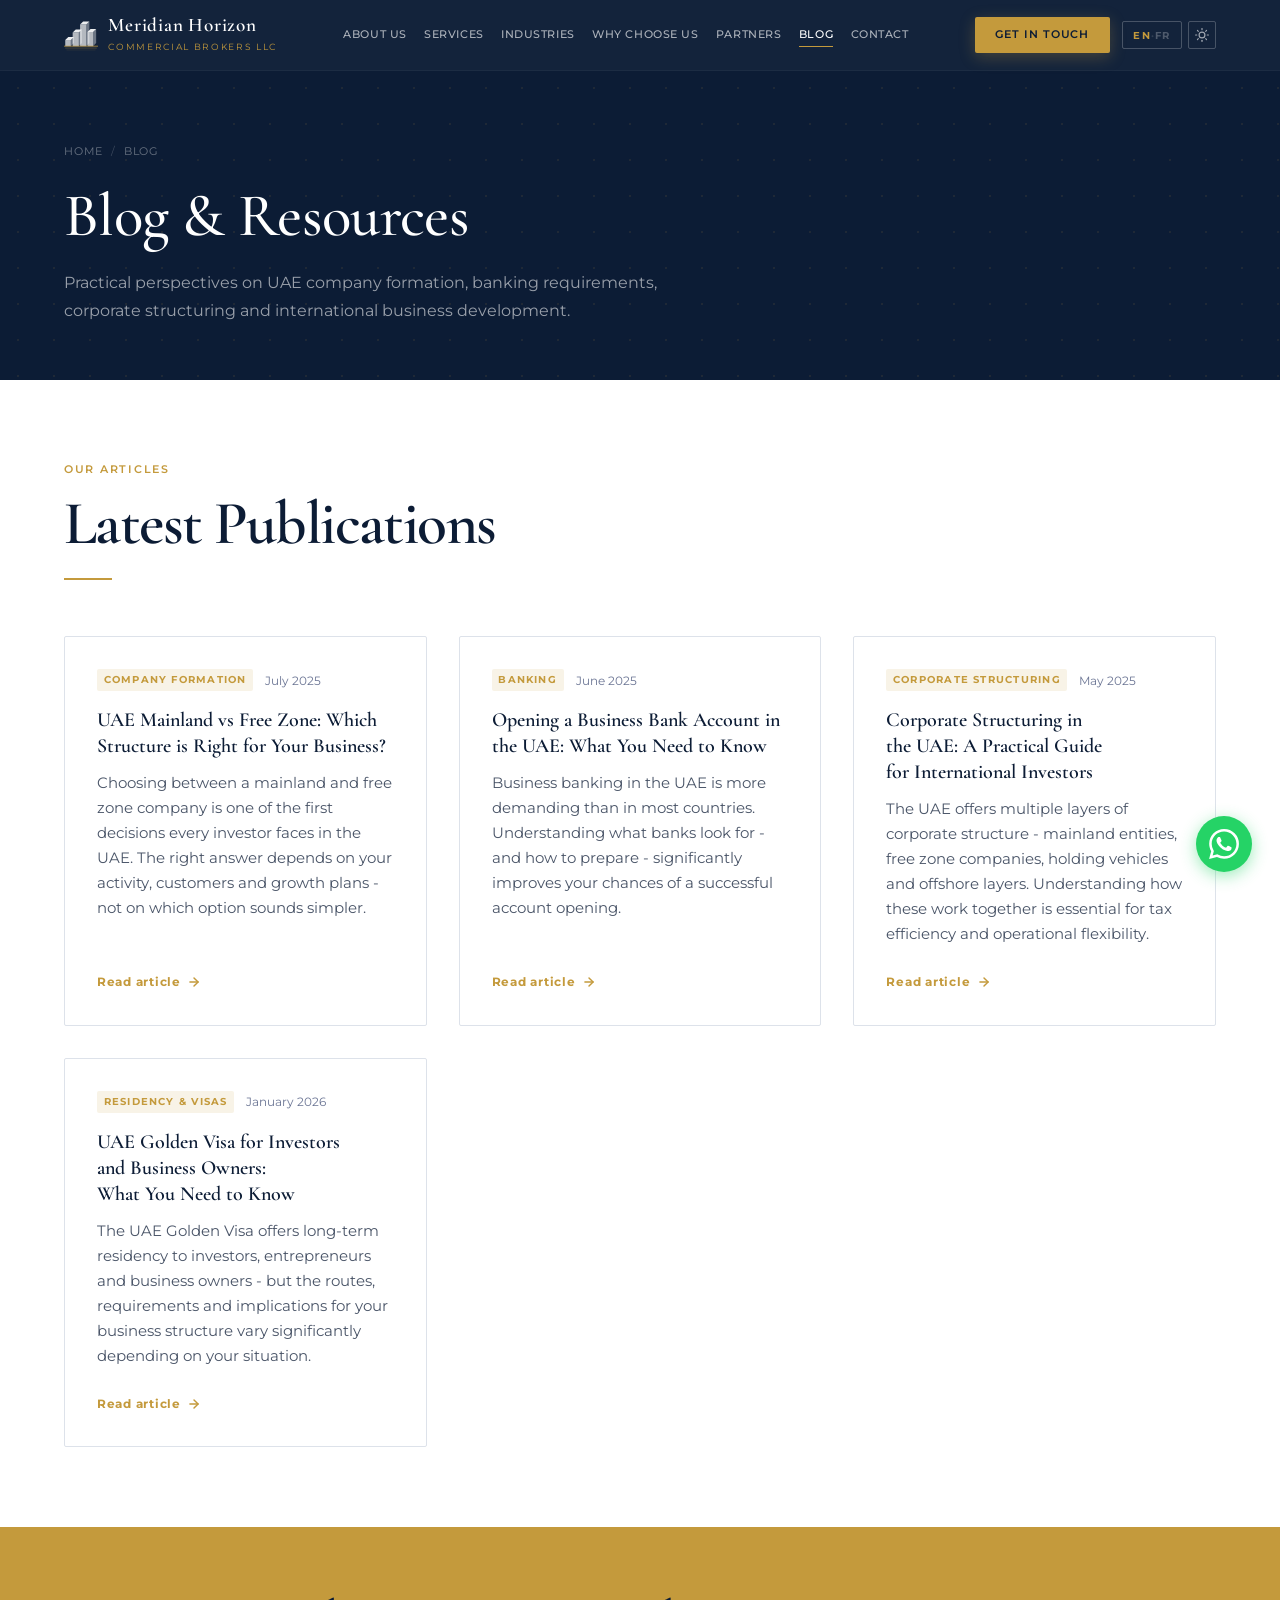
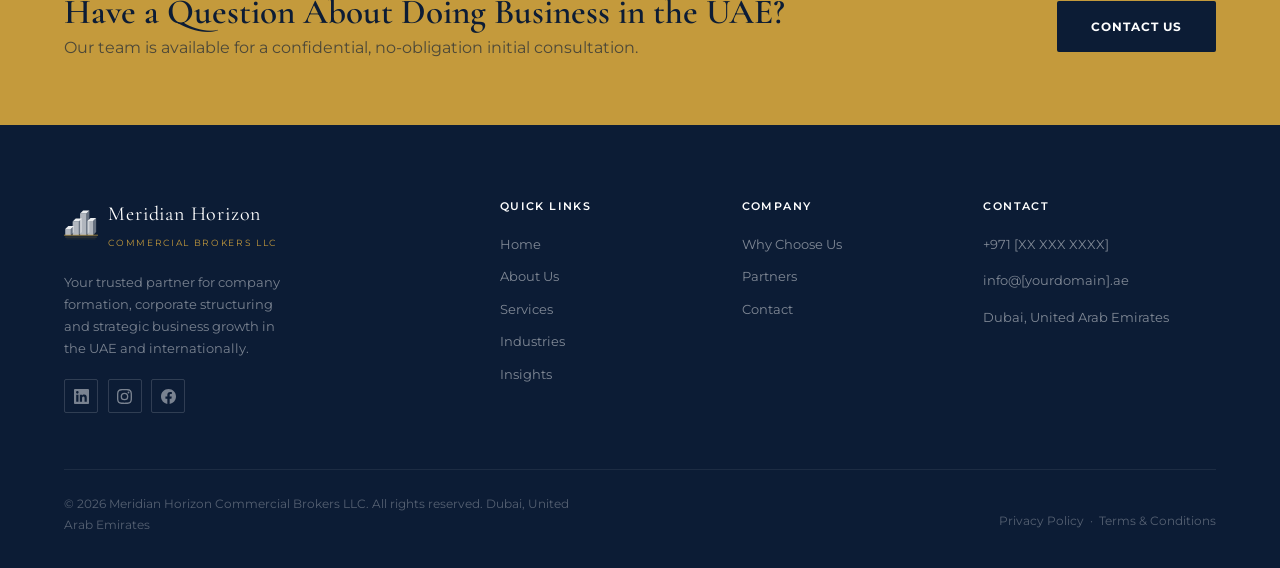
==== commit ce5e64dc: "Add 2026 blog article, partners photo, and redesign home hero - Replace dot-grid/orb hero with real " ====
--- a/blog/index.html
+++ b/blog/index.html
@@ -77,6 +77,19 @@
           </a>
         </div>
 
+        <div class="blog-card">
+          <div class="blog-card-meta">
+            <span class="blog-tag">Residency &amp; Visas</span>
+            <span class="blog-date">January 2026</span>
+          </div>
+          <h3>UAE Golden Visa for Investors and Business Owners: What You Need to Know</h3>
+          <p>The UAE Golden Visa offers long-term residency to investors, entrepreneurs and business owners - but the routes, requirements and implications for your business structure vary significantly depending on your situation.</p>
+          <a href="uae-golden-visa-investors.html" class="blog-read-more">
+            Read article
+            <svg viewBox="0 0 24 24" fill="none" stroke="currentColor" stroke-width="2.5" stroke-linecap="round" stroke-linejoin="round" aria-hidden="true"><line x1="5" y1="12" x2="19" y2="12"/><polyline points="12 5 19 12 12 19"/></svg>
+          </a>
+        </div>
+
       </div>
     </div>
   </section>
--- a/css/style.css
+++ b/css/style.css
@@ -277,8 +277,11 @@
 /* === Hero: Home === */
 
 .home-hero {
-  background: var(--navy);
-  min-height: calc(100vh - 70px);
+  background-color: var(--navy);
+  background-image: url('https://images.unsplash.com/photo-1557804506-669a67965ba0?w=1600&fit=crop&crop=entropy&cs=tinysrgb&q=80');
+  background-size: cover;
+  background-position: center 55%;
+  min-height: 80vh;
   display: flex;
   align-items: center;
   position: relative;
@@ -292,21 +295,7 @@
   content: '';
   position: absolute;
   inset: 0;
-  background-image: radial-gradient(circle, rgba(196, 154, 60, 0.10) 1px, transparent 1px);
-  background-size: 36px 36px;
-  pointer-events: none;
-}
-
-.home-hero::after {
-  content: '';
-  position: absolute;
-  right: -10%;
-  top: 50%;
-  transform: translateY(-50%);
-  width: 55vw;
-  height: 55vw;
-  border-radius: 50%;
-  background: radial-gradient(circle at center, rgba(22, 42, 74, 0.8) 0%, transparent 70%);
+  background: linear-gradient(105deg, rgba(12,28,53,0.93) 0%, rgba(12,28,53,0.82) 50%, rgba(12,28,53,0.52) 100%);
   pointer-events: none;
 }
 
